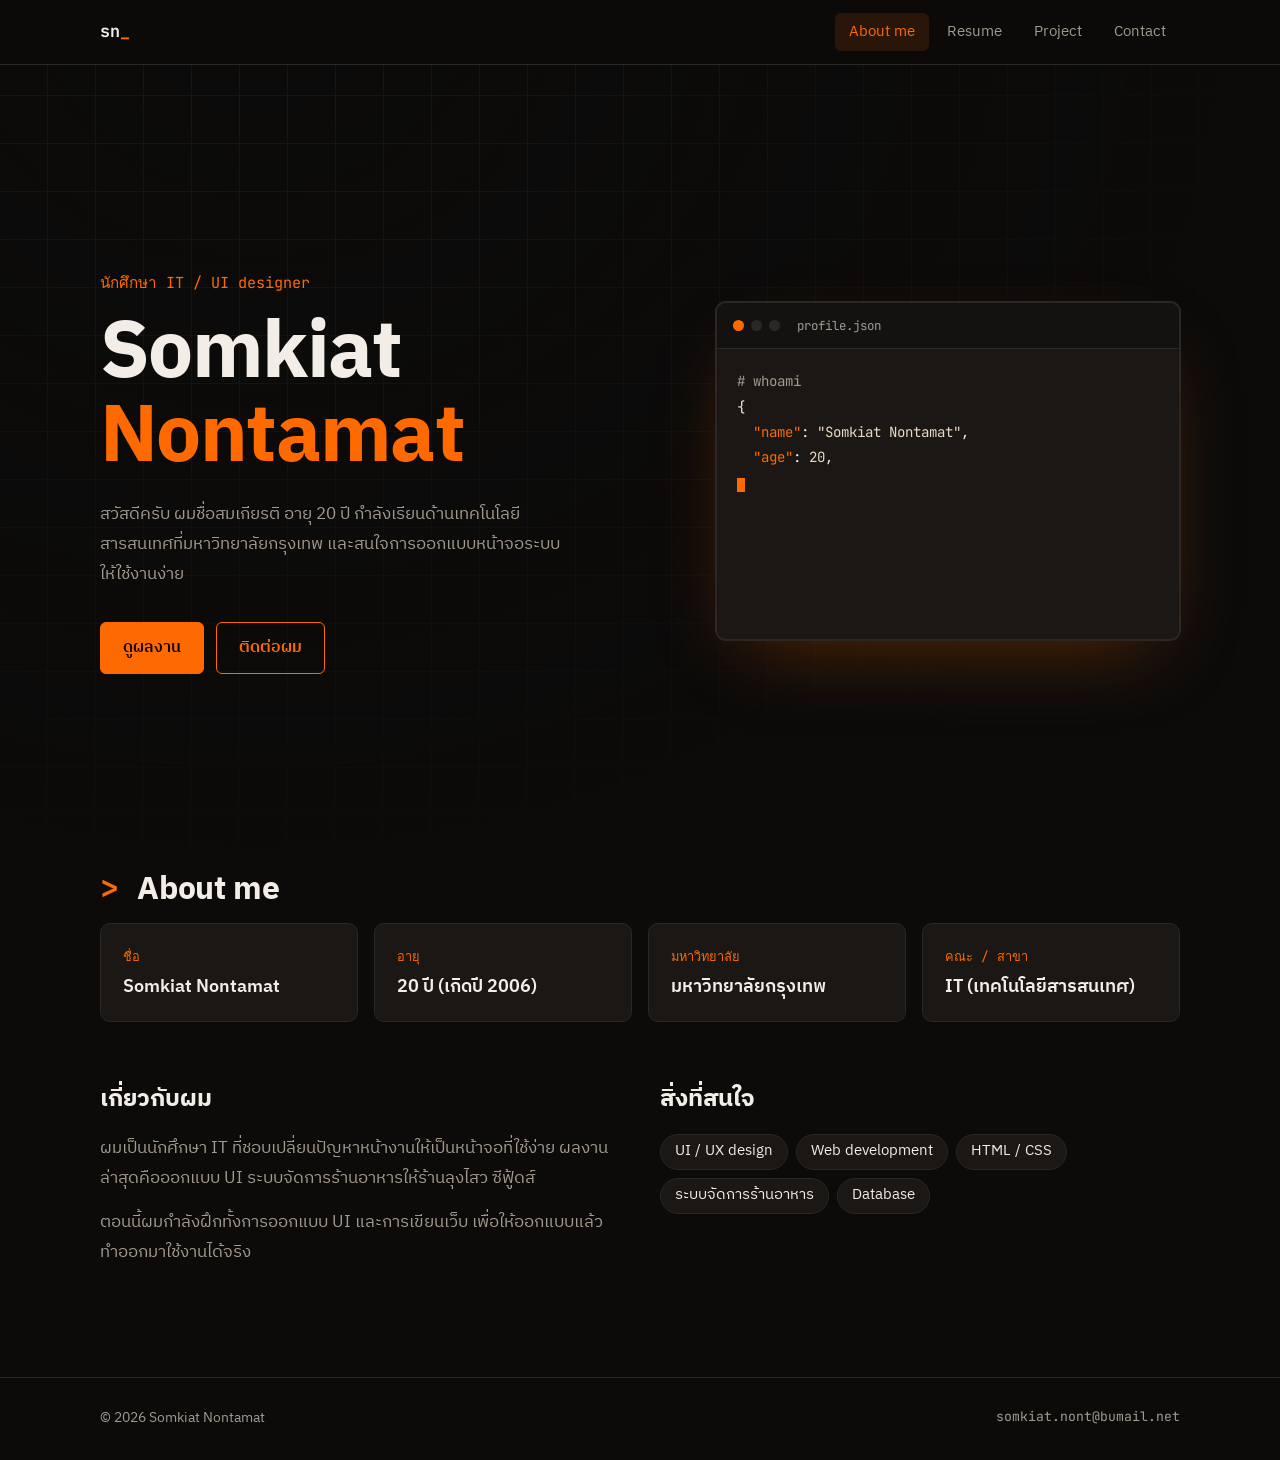
==== index.html @ 2b65eb8c "Add files via upload" ====
<!DOCTYPE html>
<html lang="th">
<head>
<meta charset="utf-8">
<meta name="viewport" content="width=device-width,initial-scale=1">
<title>About me | Somkiat Nontamat</title>
<meta name="description" content="Portfolio ของ Somkiat Nontamat นักศึกษา IT มหาวิทยาลัยกรุงเทพ">
<meta name="theme-color" content="#0c0b0a">
<link rel="icon" href="data:image/svg+xml,%3Csvg xmlns='http://www.w3.org/2000/svg' viewBox='0 0 32 32'%3E%3Crect width='32' height='32' rx='6' fill='%230c0b0a'/%3E%3Ctext x='16' y='22' font-family='monospace' font-size='16' font-weight='700' text-anchor='middle' fill='%23ff6a00'%3Esn%3C/text%3E%3C/svg%3E">
<link rel="preconnect" href="https://fonts.googleapis.com">
<link rel="preconnect" href="https://fonts.gstatic.com" crossorigin>
<link href="https://fonts.googleapis.com/css2?family=IBM+Plex+Sans+Thai:wght@400;500;600;700&family=JetBrains+Mono:wght@400;700&display=swap" rel="stylesheet">
<link rel="stylesheet" href="css/style.css">
</head>
<body>
<header class="site-header"><div class="wrap nav">
<a class="logo" href="index.html" aria-label="Somkiat Nontamat หน้าแรก">sn<b>_</b></a>
<button class="menu-btn" aria-expanded="false" aria-controls="menu">เมนู</button>
<nav aria-label="เมนูหลัก"><ul id="menu"><li><a href="index.html" aria-current="page">About me</a></li><li><a href="resume.html">Resume</a></li><li><a href="projects.html">Project</a></li><li><a href="contact.html">Contact</a></li></ul></nav>
</div></header>
<main><div class="wrap">
<section class="hero">
<div>
<span class="role">นักศึกษา IT / UI designer</span>
<h1><span>Somkiat</span><span class="o">Nontamat</span></h1>
<p>สวัสดีครับ ผมชื่อสมเกียรติ อายุ 20 ปี กำลังเรียนด้านเทคโนโลยีสารสนเทศที่มหาวิทยาลัยกรุงเทพ และสนใจการออกแบบหน้าจอระบบให้ใช้งานง่าย</p>
<div class="actions"><a class="btn primary" href="projects.html">ดูผลงาน</a><a class="btn ghost" href="contact.html">ติดต่อผม</a></div>
</div>
<div class="panel term" aria-hidden="true">
<div class="term-bar"><i></i><i></i><i></i><span>profile.json</span></div>
<pre id="typed"></pre>
</div>
</section>

<section class="section" id="about">
<h2 class="page-title" style="font-size:2rem">About me</h2>
<dl class="facts">
<div class="panel fact"><dt>ชื่อ</dt><dd>Somkiat Nontamat</dd></div>
<div class="panel fact"><dt>อายุ</dt><dd>20 ปี (เกิดปี 2006)</dd></div>
<div class="panel fact"><dt>มหาวิทยาลัย</dt><dd>มหาวิทยาลัยกรุงเทพ</dd></div>
<div class="panel fact"><dt>คณะ / สาขา</dt><dd>IT (เทคโนโลยีสารสนเทศ)</dd></div>
</dl>
<div class="about-body">
<div>
<h2>เกี่ยวกับผม</h2>
<!-- TODO: แก้ข้อความนี้เป็นของตัวเอง -->
<p>ผมเป็นนักศึกษา IT ที่ชอบเปลี่ยนปัญหาหน้างานให้เป็นหน้าจอที่ใช้ง่าย ผลงานล่าสุดคือออกแบบ UI ระบบจัดการร้านอาหารให้ร้านลุงไสว ซีฟู้ดส์</p>
<p>ตอนนี้ผมกำลังฝึกทั้งการออกแบบ UI และการเขียนเว็บ เพื่อให้ออกแบบแล้วทำออกมาใช้งานได้จริง</p>
</div>
<div>
<h2>สิ่งที่สนใจ</h2>
<!-- TODO: แก้รายการเป็นของตัวเอง -->
<ul class="tags"><li>UI / UX design</li><li>Web development</li><li>HTML / CSS</li><li>ระบบจัดการร้านอาหาร</li><li>Database</li></ul>
</div>
</div>
</section>
</div></main>
<footer><div class="wrap"><span>© 2026 Somkiat Nontamat</span><span class="mono">somkiat.nont@bumail.net</span></div></footer>
<script src="js/main.js"></script>
</body>
</html>
---- css/style.css ----
:root{
  --bg:#0c0b0a; --bg-2:#141210; --panel:#1a1714; --line:#2c2722;
  --text:#f2ede6; --muted:#a39a8f; --orange:#ff6a00; --orange-2:#ff8a33; --orange-dim:rgba(255,106,0,.12);
  --sans:"IBM Plex Sans Thai","IBM Plex Sans",system-ui,sans-serif;
  --mono:"JetBrains Mono",ui-monospace,Menlo,monospace;
  --r:6px;
}
*{box-sizing:border-box;margin:0;padding:0}
html{scroll-behavior:smooth}
body{background:var(--bg);color:var(--text);font-family:var(--sans);font-size:17px;line-height:1.75;
  background-image:linear-gradient(var(--line) 1px,transparent 1px),linear-gradient(90deg,var(--line) 1px,transparent 1px);
  background-size:48px 48px;background-position:-1px -1px;background-attachment:fixed}
body::before{content:"";position:fixed;inset:0;background:radial-gradient(ellipse at 20% 0%,rgba(12,11,10,.55),var(--bg) 75%);pointer-events:none;z-index:-1}
a{color:inherit;text-decoration:none}
img{max-width:100%;display:block}
:focus-visible{outline:2px solid var(--orange);outline-offset:3px;border-radius:3px}
.wrap{width:min(1080px,100% - 32px);margin-inline:auto}

/* header */
.site-header{position:sticky;top:0;z-index:50;background:rgba(12,11,10,.85);backdrop-filter:blur(10px);border-bottom:1px solid var(--line)}
.nav{display:flex;align-items:center;justify-content:space-between;height:64px}
.logo{font-family:var(--mono);font-weight:700;font-size:1.05rem}
.logo b{color:var(--orange)}
.nav ul{display:flex;gap:4px;list-style:none}
.nav ul a{display:block;padding:6px 14px;border-radius:var(--r);color:var(--muted);font-size:.95rem;transition:color .15s,background .15s}
.nav ul a:hover{color:var(--text)}
.nav ul a[aria-current="page"]{color:var(--orange);background:var(--orange-dim)}
.menu-btn{display:none;background:none;border:1px solid var(--line);color:var(--text);padding:6px 12px;border-radius:var(--r);font:inherit;cursor:pointer}

/* layout */
main{padding:72px 0 96px}
.page-title{font-size:clamp(2rem,5vw,3.2rem);font-weight:700;line-height:1.2;margin-bottom:12px;letter-spacing:-.01em}
.page-title::before{content:"> ";color:var(--orange);font-family:var(--mono)}
.lead{color:var(--muted);max-width:60ch;margin-bottom:48px}
.btn{display:inline-flex;align-items:center;gap:8px;padding:11px 22px;border-radius:var(--r);font-weight:600;border:1px solid var(--orange);transition:transform .15s,background .15s;cursor:pointer;font-family:inherit;font-size:1rem}
.btn.primary{background:var(--orange);color:#120a02}
.btn.primary:hover{background:var(--orange-2);transform:translateY(-2px)}
.btn.ghost{color:var(--orange);background:transparent}
.btn.ghost:hover{background:var(--orange-dim)}
.panel{background:var(--panel);border:1px solid var(--line);border-radius:10px}

/* hero */
.hero{display:grid;grid-template-columns:1.1fr .9fr;gap:48px;align-items:center;min-height:calc(100vh - 64px - 168px)}
.hero h1{font-size:clamp(2.6rem,7vw,5rem);line-height:1.05;font-weight:700;letter-spacing:-.02em;margin:14px 0 20px}
.hero h1 span{display:block}
.hero h1 .o{color:var(--orange)}
.role{font-family:var(--mono);color:var(--orange);font-size:.95rem}
.hero p{color:var(--muted);max-width:46ch;margin-bottom:32px}
.actions{display:flex;gap:12px;flex-wrap:wrap}
.term{overflow:hidden;box-shadow:0 0 0 1px var(--line),0 30px 80px -30px rgba(255,106,0,.35)}
.term-bar{display:flex;gap:7px;padding:12px 16px;border-bottom:1px solid var(--line);background:var(--bg-2);align-items:center}
.term-bar i{width:11px;height:11px;border-radius:50%;background:var(--line)}
.term-bar i:first-child{background:var(--orange)}
.term-bar span{margin-left:10px;font-family:var(--mono);font-size:.78rem;color:var(--muted)}
.term pre{font-family:var(--mono);font-size:.88rem;line-height:1.8;padding:20px;white-space:pre-wrap;min-height:290px}
.term .k{color:var(--orange)} .term .s{color:#e8d9c4} .term .c{color:var(--muted)}
.cursor{display:inline-block;width:8px;height:1em;background:var(--orange);vertical-align:text-bottom;animation:blink 1s steps(1) infinite}
@keyframes blink{50%{opacity:0}}

/* facts */
.facts{display:grid;grid-template-columns:repeat(auto-fit,minmax(220px,1fr));gap:16px;margin-top:8px}
.fact{padding:22px}
.fact dt{font-family:var(--mono);font-size:.8rem;color:var(--orange);margin-bottom:6px}
.fact dd{font-size:1.1rem;font-weight:600;line-height:1.4}
.about-body{display:grid;grid-template-columns:1fr 1fr;gap:40px;margin-top:56px}
.about-body h2,.section h2{font-size:1.5rem;margin-bottom:14px}
.about-body p{color:var(--muted);margin-bottom:14px}
.tags{display:flex;flex-wrap:wrap;gap:8px;list-style:none}
.tags li{border:1px solid var(--line);background:var(--panel);padding:4px 14px;border-radius:999px;font-size:.92rem}
.tags li:hover{border-color:var(--orange);color:var(--orange)}

/* resume timeline */
.timeline{position:relative;list-style:none;margin-left:8px;padding-left:36px;border-left:2px solid var(--line)}
.timeline li{position:relative;padding-bottom:40px}
.timeline li::before{content:"";position:absolute;left:-45px;top:10px;width:14px;height:14px;border-radius:50%;background:var(--bg);border:3px solid var(--line)}
.timeline li.now::before{border-color:var(--orange);background:var(--orange);box-shadow:0 0 0 6px var(--orange-dim)}
.timeline .when{font-family:var(--mono);font-size:.85rem;color:var(--orange)}
.timeline h3{font-size:1.3rem;margin:2px 0 4px}
.timeline p{color:var(--muted)}
.badge{display:inline-block;margin-left:8px;font-size:.78rem;font-family:var(--mono);padding:1px 10px;border-radius:999px;background:var(--orange);color:#120a02;vertical-align:middle}
.section{margin-top:64px}
.skills{display:grid;grid-template-columns:repeat(auto-fit,minmax(240px,1fr));gap:16px}
.skill{padding:22px}
.skill h3{font-size:1.05rem;margin-bottom:12px}
.bar{height:6px;background:var(--line);border-radius:3px;margin:8px 0 14px;overflow:hidden}
.bar i{display:block;height:100%;background:var(--orange);border-radius:3px}
.skill small{color:var(--muted);display:flex;justify-content:space-between}

/* project */
.project{display:grid;grid-template-columns:1.2fr .8fr;gap:0;overflow:hidden}
.shot{display:block;border-right:1px solid var(--line);background:#000;overflow:hidden}
.shot img{width:100%;height:100%;object-fit:cover;object-position:top left;transition:transform .5s}
.shot:hover img{transform:scale(1.03)}
.project-info{padding:32px;display:flex;flex-direction:column;gap:16px}
.project-info h2{font-size:1.6rem;line-height:1.3}
.project-info p{color:var(--muted)}
.project-info .actions{margin-top:auto}
.detail{display:grid;grid-template-columns:repeat(auto-fit,minmax(260px,1fr));gap:16px;margin-top:16px}
.detail .panel{padding:24px}
.detail h3{font-size:1.1rem;margin-bottom:10px;color:var(--orange)}
.detail ul{margin-left:1.1em;color:var(--muted)}
.detail li{margin-bottom:6px}

/* contact */
.contact{display:grid;grid-template-columns:.9fr 1.1fr;gap:32px}
.mail-card{padding:32px}
.mail-card .role{margin-bottom:8px;display:block}
.mail-card a.mail{font-size:clamp(1.05rem,2.4vw,1.35rem);font-weight:600;word-break:break-all;border-bottom:2px solid var(--orange)}
.mail-card p{color:var(--muted);margin:16px 0 20px}
form{padding:32px;display:grid;gap:16px}
label{display:grid;gap:6px;font-weight:500;font-size:.95rem}
input,textarea{font:inherit;background:var(--bg);color:var(--text);border:1px solid var(--line);border-radius:var(--r);padding:11px 14px}
input:focus,textarea:focus{border-color:var(--orange);outline:none;box-shadow:0 0 0 3px var(--orange-dim)}
textarea{min-height:140px;resize:vertical}
.note{font-size:.85rem;color:var(--muted)}

footer{border-top:1px solid var(--line);padding:28px 0;color:var(--muted);font-size:.9rem;background:var(--bg)}
footer .wrap{display:flex;justify-content:space-between;gap:12px;flex-wrap:wrap}
footer .mono{font-family:var(--mono);font-size:.82rem}

@media (max-width:820px){
  body{font-size:16px}
  main{padding:48px 0 64px}
  .hero,.about-body,.project,.contact{grid-template-columns:1fr}
  .hero{min-height:0;gap:36px}
  .shot{border-right:0;border-bottom:1px solid var(--line);aspect-ratio:16/10}
  .menu-btn{display:block}
  .nav ul{display:none;position:absolute;top:64px;left:0;right:0;flex-direction:column;background:var(--bg-2);border-bottom:1px solid var(--line);padding:8px 16px 16px}
  .nav ul.open{display:flex}
}
@media (prefers-reduced-motion:reduce){*{animation:none!important;transition:none!important;scroll-behavior:auto!important}}
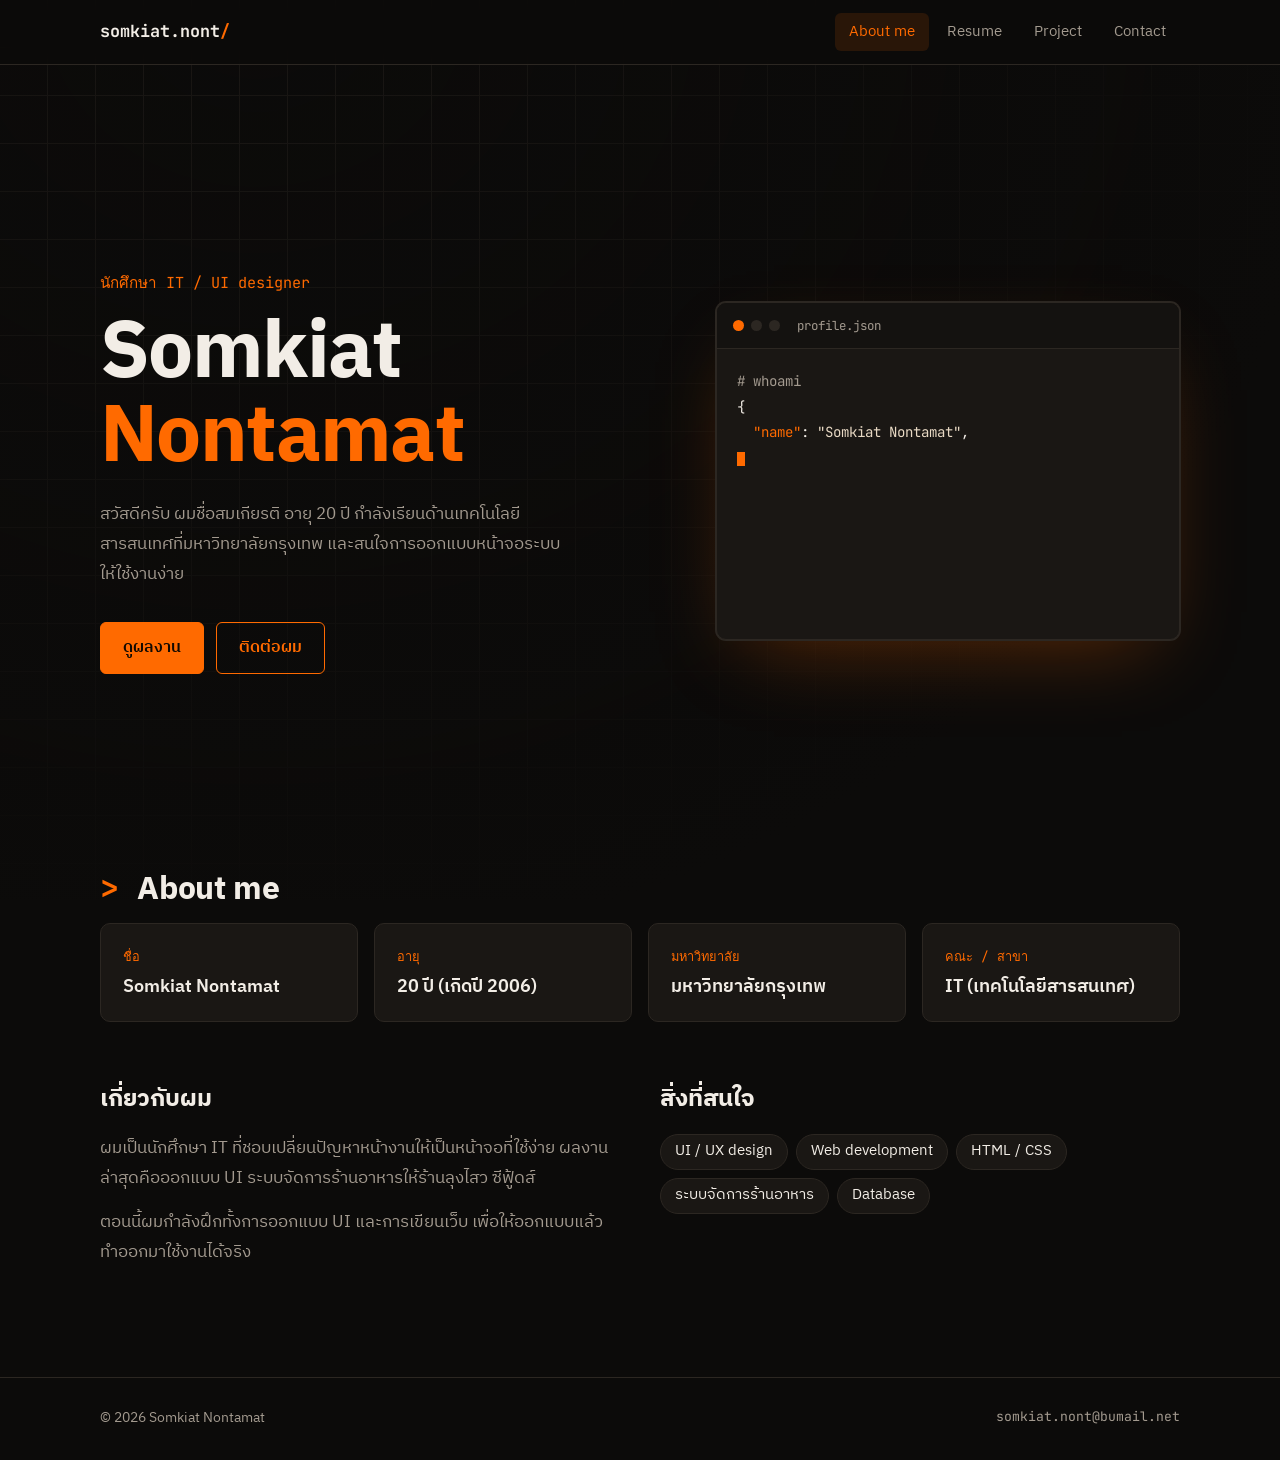
==== commit 5591d4a1: "Update index.html" ====
--- a/index.html
+++ b/index.html
@@ -14,7 +14,7 @@
 </head>
 <body>
 <header class="site-header"><div class="wrap nav">
-<a class="logo" href="index.html" aria-label="Somkiat Nontamat หน้าแรก">sn<b>_</b></a>
+<a class="logo" href="index.html" aria-label="Somkiat Nontamat หน้าแรก">somkiat.nont<b>/</b></a>
 <button class="menu-btn" aria-expanded="false" aria-controls="menu">เมนู</button>
 <nav aria-label="เมนูหลัก"><ul id="menu"><li><a href="index.html" aria-current="page">About me</a></li><li><a href="resume.html">Resume</a></li><li><a href="projects.html">Project</a></li><li><a href="contact.html">Contact</a></li></ul></nav>
 </div></header>
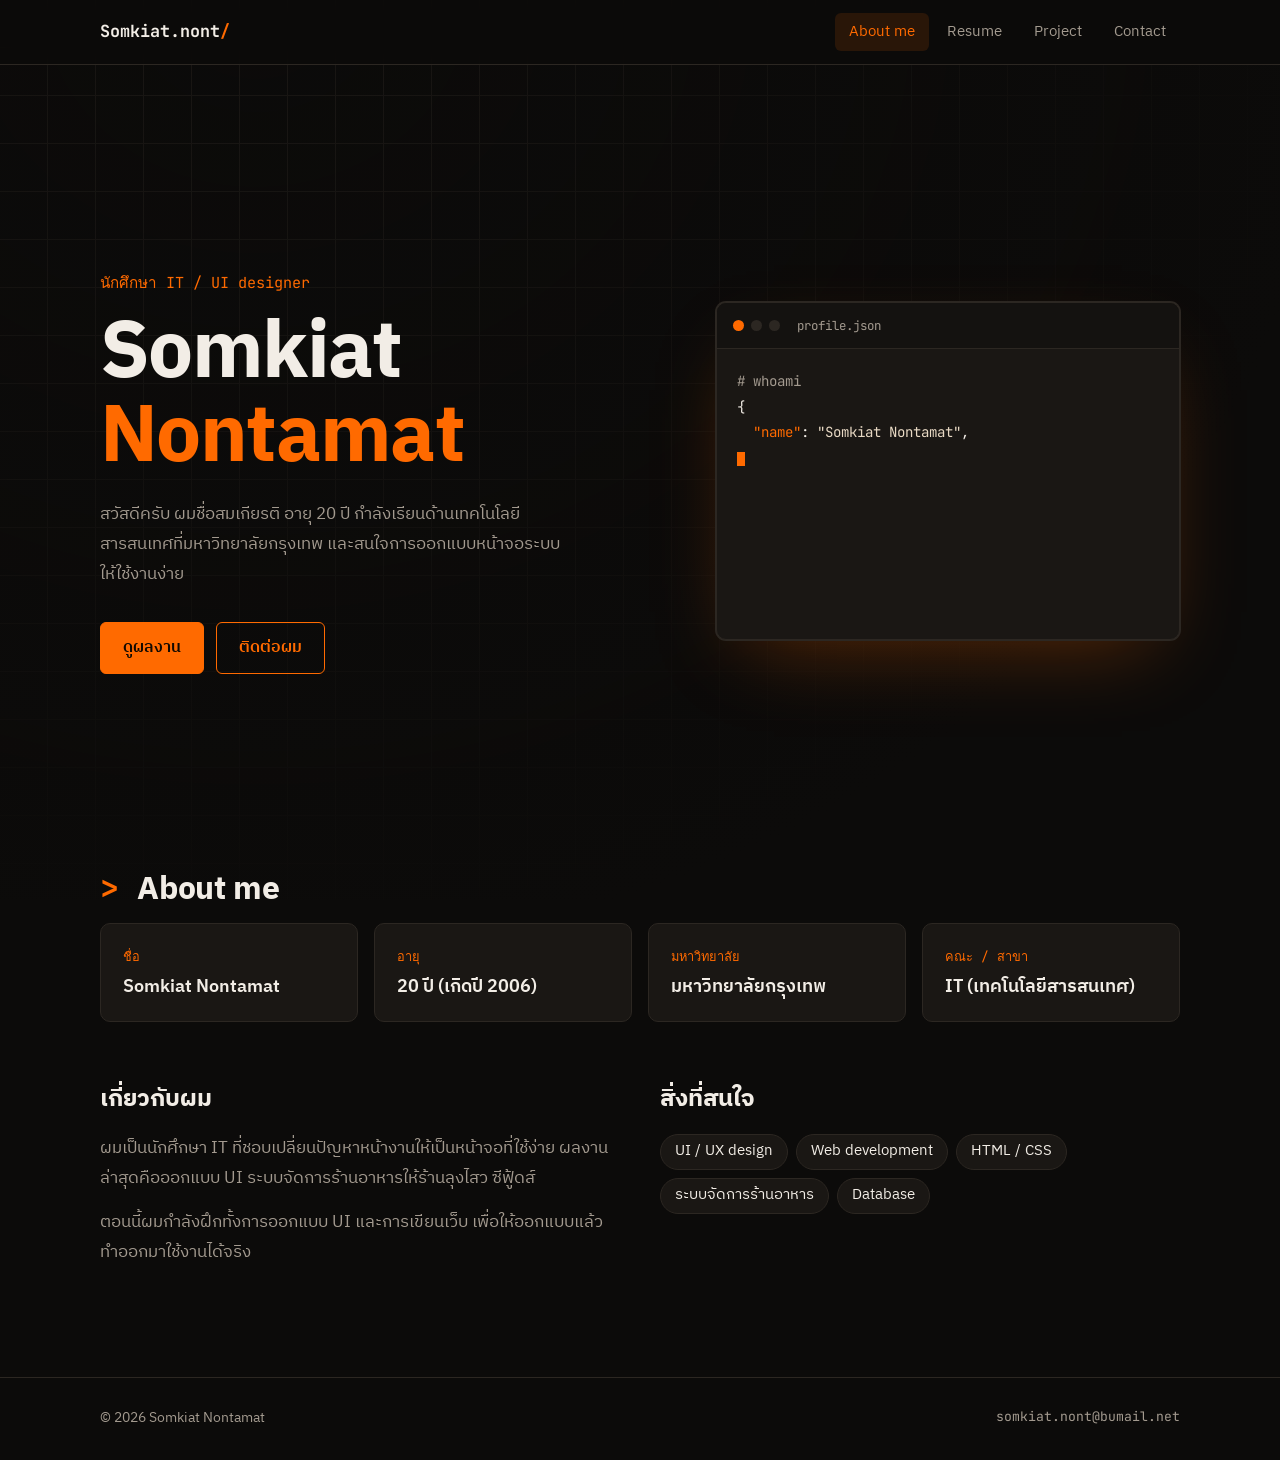
==== commit 649c5826: "Update index.html" ====
--- a/index.html
+++ b/index.html
@@ -14,7 +14,7 @@
 </head>
 <body>
 <header class="site-header"><div class="wrap nav">
-<a class="logo" href="index.html" aria-label="Somkiat Nontamat หน้าแรก">somkiat.nont<b>/</b></a>
+<a class="logo" href="index.html" aria-label="Somkiat Nontamat หน้าแรก">Somkiat.nont<b>/</b></a>
 <button class="menu-btn" aria-expanded="false" aria-controls="menu">เมนู</button>
 <nav aria-label="เมนูหลัก"><ul id="menu"><li><a href="index.html" aria-current="page">About me</a></li><li><a href="resume.html">Resume</a></li><li><a href="projects.html">Project</a></li><li><a href="contact.html">Contact</a></li></ul></nav>
 </div></header>
